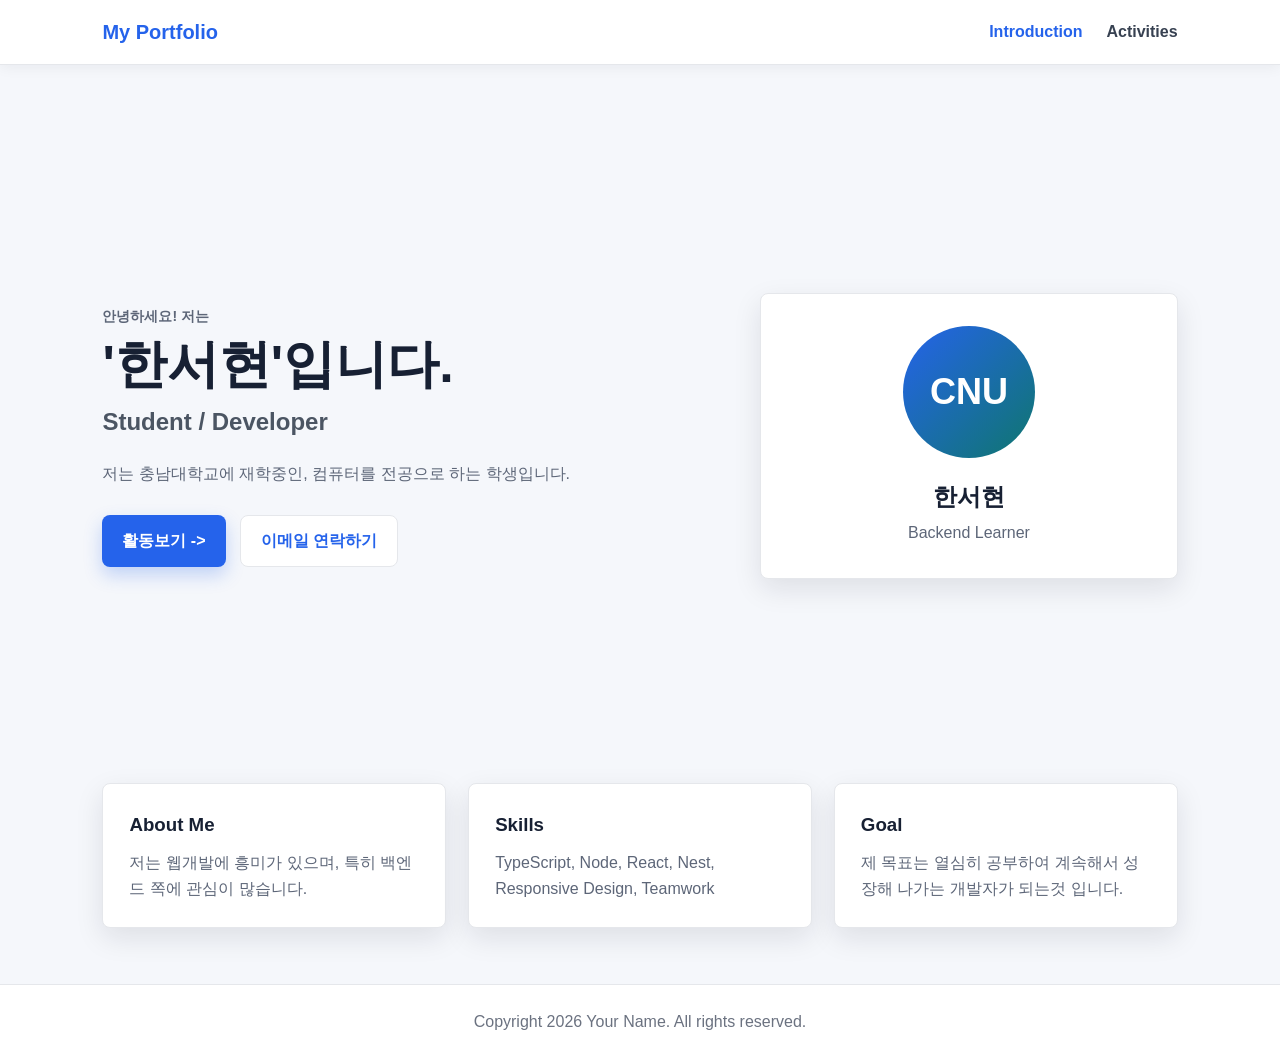
==== index.html @ 7114eb5a "Translate content to Korean and update profile details Updated personal information and descriptions" ====
<!DOCTYPE html>
<html lang="en">
<head>
  <meta charset="UTF-8" />
  <meta name="viewport" content="width=device-width, initial-scale=1.0" />
  <title>My Portfolio | Introduction</title>
  <link rel="stylesheet" href="style.css" />
</head>
<body>
  <header class="navbar">
    <a class="logo" href="index.html">My Portfolio</a>

    <nav class="nav-links" id="navLinks" aria-label="Main navigation">
      <a href="index.html" class="active">Introduction</a>
      <a href="activities.html">Activities</a>
    </nav>

    <button class="menu-btn" id="menuBtn" type="button" aria-label="Open menu">
      <span></span>
      <span></span>
      <span></span>
    </button>
  </header>

  <main class="container">
    <section class="hero">
      <div class="hero-text">
        <p class="eyebrow">안녕하세요! 저는</p>
        <h1>'한서현'입니다.</h1>
        <h2>Student / Developer</h2>
        <p>
          저는 충남대학교에 재학중인, 컴퓨터를 전공으로 하는 학생입니다.
        </p>

        <div class="hero-actions">
          <a href="activities.html" class="btn primary">활동보기 -></a>
          <a href="mailto:gkstjgus0028@gmail.com" class="btn secondary">이메일 연락하기</a>
        </div>
      </div>

      <aside class="profile-card" aria-label="Profile summary">
        <div class="avatar">CNU</div>
        <h3>한서현</h3>
        <p>Backend Learner</p>
      </aside>
    </section>

    <section class="info-grid" aria-label="Personal information">
      <article class="card">
        <h3>About Me</h3>
        <p>
          저는 웹개발에 흥미가 있으며, 특히 백엔드 쪽에 관심이 많습니다.
        </p>
      </article>

      <article class="card">
        <h3>Skills</h3>
        <p>TypeScript, Node, React, Nest, Responsive Design, Teamwork</p>
      </article>

      <article class="card">
        <h3>Goal</h3>
        <p>
          제 목표는 열심히 공부하여 계속해서 성장해 나가는 개발자가 되는것 입니다.
        </p>
      </article>
    </section>
  </main>

  <footer>
    <p>Copyright 2026 Your Name. All rights reserved.</p>
  </footer>

  <script src="script.js"></script>
</body>
</html>
---- style.css ----
:root {
  --bg: #f5f7fb;
  --surface: #ffffff;
  --text: #172033;
  --muted: #5d6678;
  --primary: #2563eb;
  --primary-dark: #1d4ed8;
  --accent: #0f766e;
  --border: #e5e7eb;
  --shadow: 0 10px 28px rgba(15, 23, 42, 0.1);
}

* {
  box-sizing: border-box;
  margin: 0;
  padding: 0;
}

body {
  min-height: 100vh;
  font-family: Arial, Helvetica, sans-serif;
  line-height: 1.6;
  color: var(--text);
  background: var(--bg);
}

a {
  color: inherit;
}

.navbar {
  position: sticky;
  top: 0;
  z-index: 10;
  display: flex;
  align-items: center;
  justify-content: space-between;
  padding: 16px 8%;
  background: rgba(255, 255, 255, 0.92);
  border-bottom: 1px solid var(--border);
  box-shadow: 0 2px 14px rgba(15, 23, 42, 0.06);
  backdrop-filter: blur(14px);
}

.logo {
  font-size: 20px;
  font-weight: 800;
  color: var(--primary);
  text-decoration: none;
}

.nav-links {
  display: flex;
  gap: 24px;
  align-items: center;
}

.nav-links a {
  color: #374151;
  font-weight: 700;
  text-decoration: none;
  transition: color 0.2s ease;
}

.nav-links a.active,
.nav-links a:hover {
  color: var(--primary);
}

.menu-btn {
  display: none;
  width: 42px;
  height: 42px;
  border: 0;
  border-radius: 8px;
  background: var(--primary);
  cursor: pointer;
}

.menu-btn span {
  display: block;
  width: 20px;
  height: 2px;
  margin: 5px auto;
  background: #ffffff;
}

.container {
  width: 84%;
  max-width: 1100px;
  margin: 0 auto;
  padding: 56px 0;
}

.hero {
  display: grid;
  grid-template-columns: minmax(0, 1.5fr) minmax(260px, 1fr);
  gap: 32px;
  align-items: center;
  min-height: 70vh;
}

.eyebrow {
  margin-bottom: 8px;
  color: var(--primary);
  font-size: 14px;
  font-weight: 800;
  letter-spacing: 0;
  text-transform: uppercase;
}

.hero h1 {
  margin-bottom: 10px;
  font-size: 52px;
  line-height: 1.1;
}

.hero h2 {
  margin-bottom: 20px;
  color: #4b5563;
  font-size: 24px;
}

.hero p,
.page-title p,
.card p,
.activity-card p,
.profile-card p {
  color: var(--muted);
}

.hero-actions {
  display: flex;
  flex-wrap: wrap;
  gap: 14px;
  margin-top: 28px;
}

.btn {
  display: inline-flex;
  align-items: center;
  justify-content: center;
  min-height: 46px;
  padding: 12px 20px;
  border-radius: 8px;
  font-weight: 800;
  text-decoration: none;
  transition: transform 0.2s ease, box-shadow 0.2s ease;
}

.btn.primary {
  color: #ffffff;
  background: var(--primary);
  box-shadow: 0 8px 18px rgba(37, 99, 235, 0.25);
}

.btn.secondary {
  color: var(--primary);
  background: var(--surface);
  border: 1px solid var(--border);
}

.btn:hover {
  transform: translateY(-2px);
}

.profile-card,
.card,
.activity-card {
  background: var(--surface);
  border: 1px solid var(--border);
  border-radius: 8px;
  box-shadow: var(--shadow);
}

.profile-card {
  padding: 32px;
  text-align: center;
}

.avatar {
  display: flex;
  align-items: center;
  justify-content: center;
  width: 132px;
  height: 132px;
  margin: 0 auto 20px;
  border-radius: 50%;
  color: #ffffff;
  background: linear-gradient(135deg, var(--primary), var(--accent));
  font-size: 36px;
  font-weight: 900;
}

.profile-card h3 {
  margin-bottom: 4px;
  font-size: 24px;
}

.info-grid {
  display: grid;
  grid-template-columns: repeat(3, 1fr);
  gap: 22px;
  margin-top: 32px;
}

.card {
  padding: 26px;
}

.card h3,
.activity-card h2 {
  margin-bottom: 10px;
}

.page-title {
  margin-bottom: 32px;
}

.page-title h1 {
  margin-bottom: 8px;
  font-size: 42px;
  line-height: 1.15;
}

.activity-list {
  display: grid;
  gap: 20px;
}

.activity-card {
  padding: 26px;
  border-left: 5px solid var(--primary);
}

.tag {
  display: inline-block;
  margin-bottom: 12px;
  padding: 5px 10px;
  border-radius: 999px;
  color: var(--primary-dark);
  background: #dbeafe;
  font-size: 13px;
  font-weight: 800;
}

footer {
  padding: 24px;
  color: #6b7280;
  text-align: center;
  background: var(--surface);
  border-top: 1px solid var(--border);
}

@media (max-width: 768px) {
  .navbar {
    padding: 14px 5%;
  }

  .menu-btn {
    display: block;
  }

  .nav-links {
    position: absolute;
    top: 64px;
    right: 5%;
    display: none;
    flex-direction: column;
    align-items: flex-start;
    width: min(220px, 90vw);
    padding: 16px;
    background: var(--surface);
    border: 1px solid var(--border);
    border-radius: 8px;
    box-shadow: var(--shadow);
  }

  .nav-links.show {
    display: flex;
  }

  .container {
    width: 90%;
    padding: 40px 0;
  }

  .hero {
    grid-template-columns: 1fr;
    min-height: auto;
  }

  .hero h1 {
    font-size: 40px;
  }

  .hero h2 {
    font-size: 21px;
  }

  .info-grid {
    grid-template-columns: 1fr;
  }
}
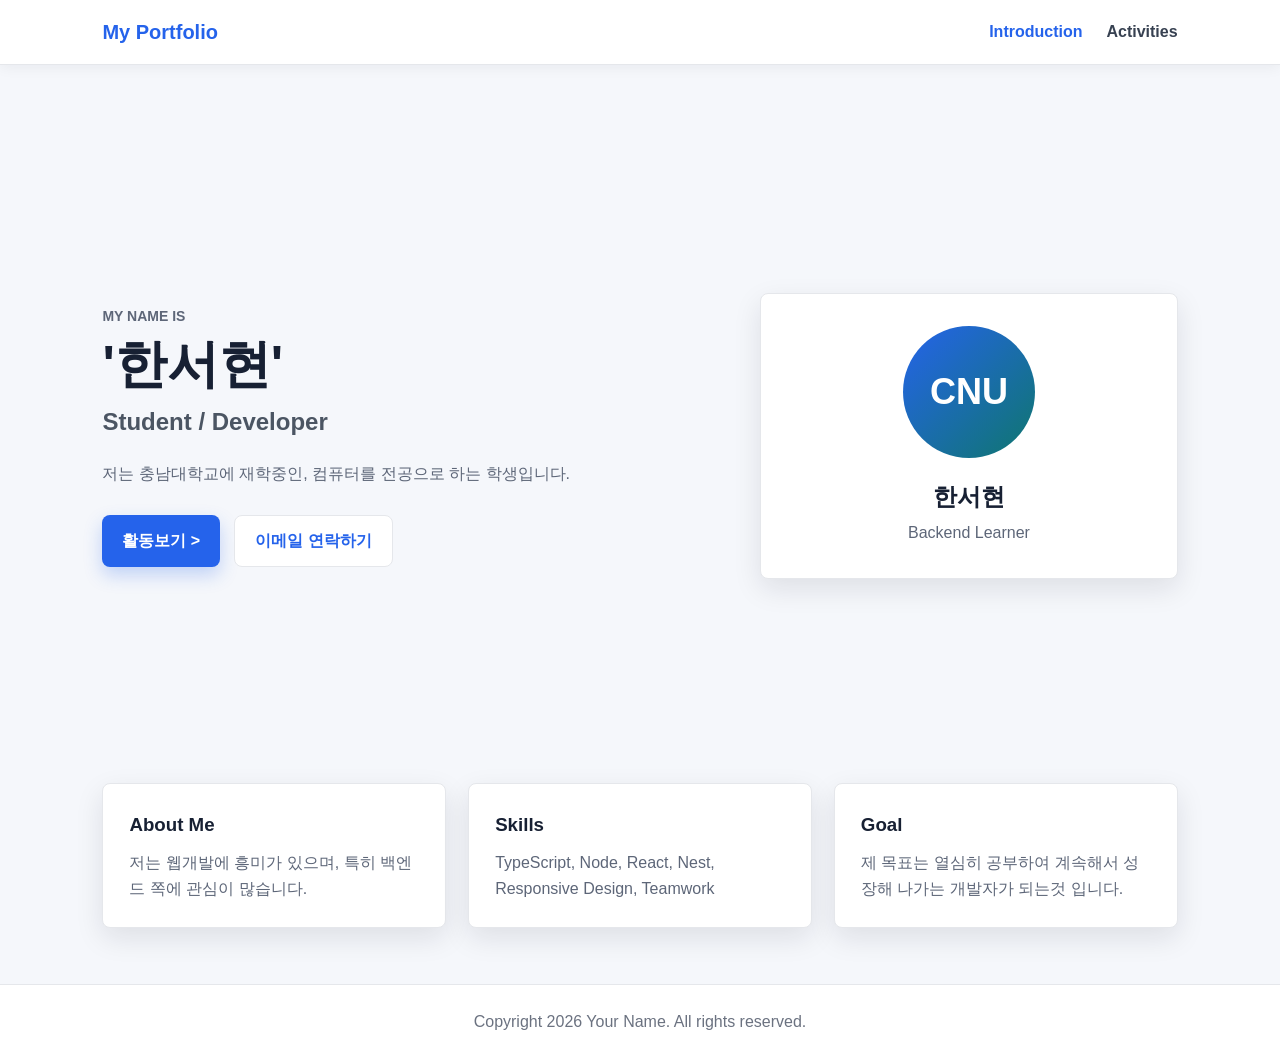
==== commit ea430059: "Update title and text in index.html" ====
--- a/index.html
+++ b/index.html
@@ -3,7 +3,7 @@
 <head>
   <meta charset="UTF-8" />
   <meta name="viewport" content="width=device-width, initial-scale=1.0" />
-  <title>My Portfolio | Introduction</title>
+  <title>Portfolio | Introduction</title>
   <link rel="stylesheet" href="style.css" />
 </head>
 <body>
@@ -25,15 +25,15 @@
   <main class="container">
     <section class="hero">
       <div class="hero-text">
-        <p class="eyebrow">안녕하세요! 저는</p>
-        <h1>'한서현'입니다.</h1>
+        <p class="eyebrow">My Name is</p>
+        <h1>'한서현'</h1>
         <h2>Student / Developer</h2>
         <p>
           저는 충남대학교에 재학중인, 컴퓨터를 전공으로 하는 학생입니다.
         </p>
 
         <div class="hero-actions">
-          <a href="activities.html" class="btn primary">활동보기 -></a>
+          <a href="activities.html" class="btn primary">활동보기 ></a>
           <a href="mailto:gkstjgus0028@gmail.com" class="btn secondary">이메일 연락하기</a>
         </div>
       </div>
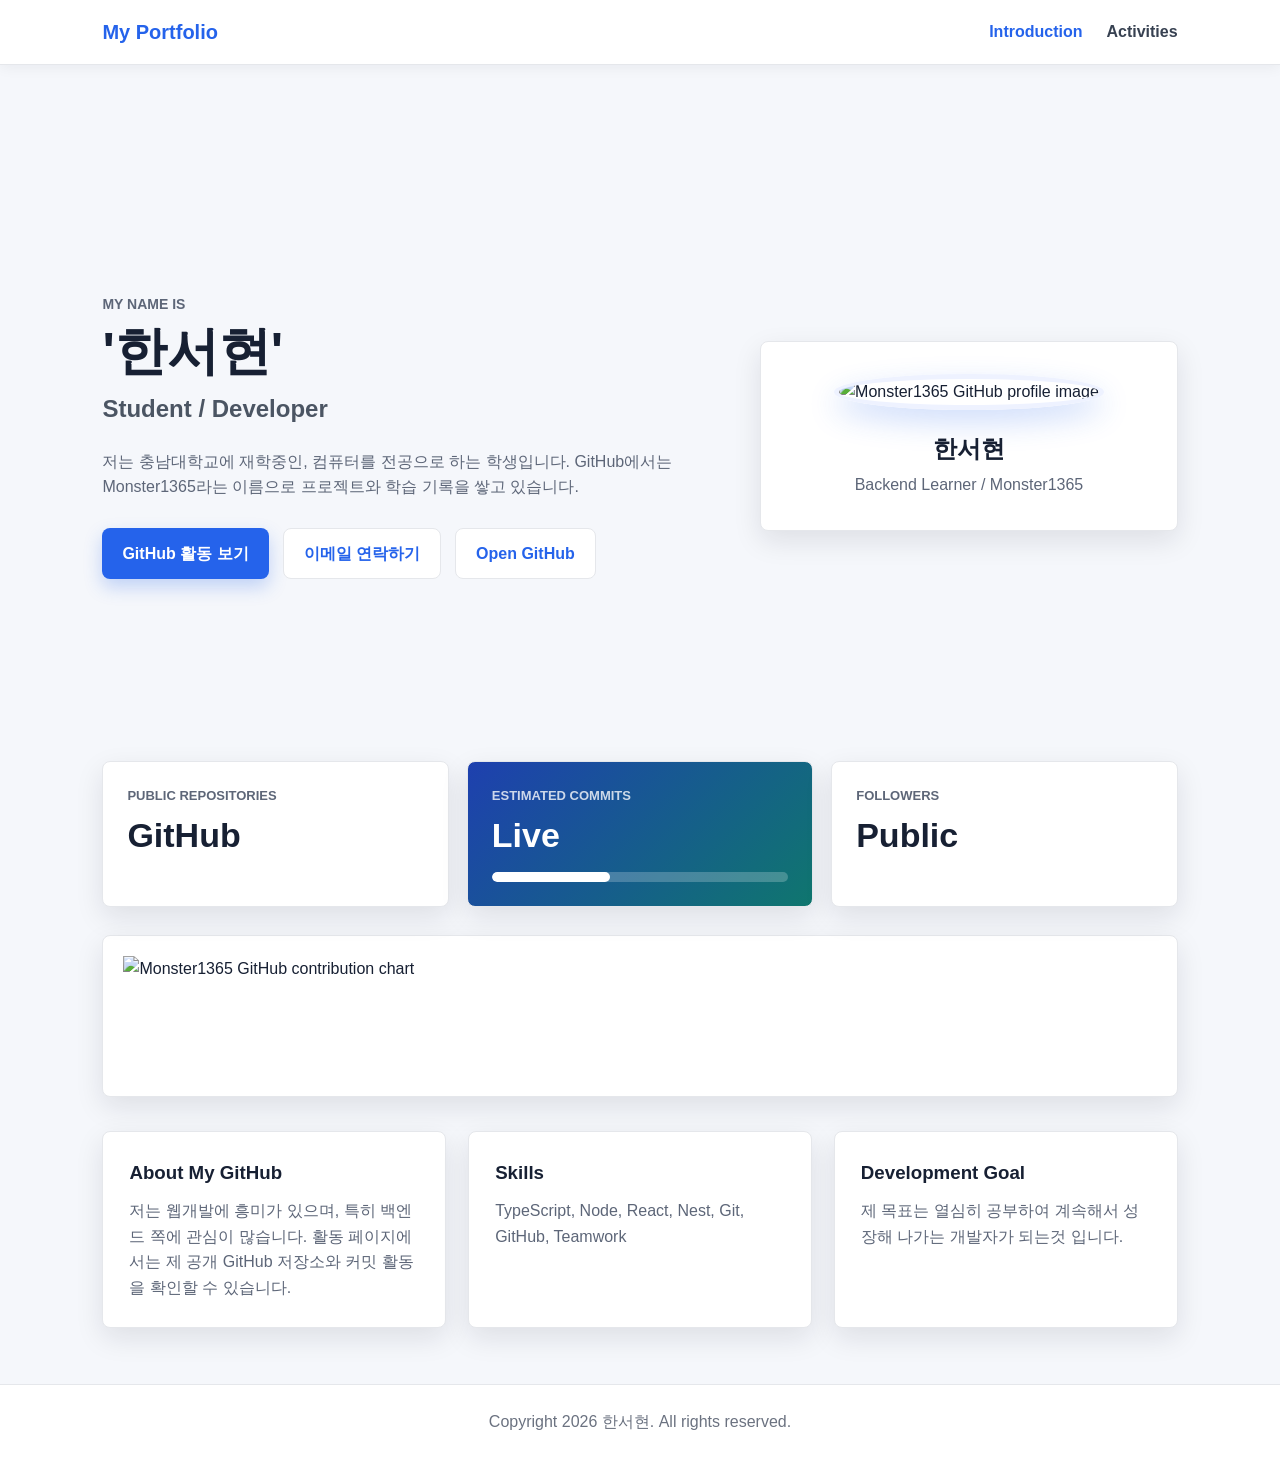
==== commit a8155144: "Update portfolio with GitHub activity" ====
--- a/index.html
+++ b/index.html
@@ -30,36 +30,63 @@
         <h2>Student / Developer</h2>
         <p>
           저는 충남대학교에 재학중인, 컴퓨터를 전공으로 하는 학생입니다.
+          GitHub에서는 Monster1365라는 이름으로 프로젝트와 학습 기록을 쌓고 있습니다.
         </p>
 
         <div class="hero-actions">
-          <a href="activities.html" class="btn primary">활동보기 ></a>
+          <a href="activities.html" class="btn primary">GitHub 활동 보기</a>
           <a href="mailto:gkstjgus0028@gmail.com" class="btn secondary">이메일 연락하기</a>
+          <a href="https://github.com/Monster1365" class="btn secondary" target="_blank" rel="noreferrer">Open GitHub</a>
         </div>
       </div>
 
       <aside class="profile-card" aria-label="Profile summary">
-        <div class="avatar">CNU</div>
+        <img class="profile-photo" src="https://github.com/Monster1365.png" alt="Monster1365 GitHub profile image" />
         <h3>한서현</h3>
-        <p>Backend Learner</p>
+        <p>Backend Learner / Monster1365</p>
       </aside>
+    </section>
+
+    <section class="github-stats" aria-label="GitHub statistics">
+      <article class="stat-card">
+        <span class="stat-label">Public Repositories</span>
+        <strong id="repoCount">-</strong>
+      </article>
+
+      <article class="stat-card highlight">
+        <span class="stat-label">Estimated Commits</span>
+        <strong id="commitCount">Loading</strong>
+        <div class="commit-meter" aria-hidden="true">
+          <span id="commitMeter"></span>
+        </div>
+      </article>
+
+      <article class="stat-card">
+        <span class="stat-label">Followers</span>
+        <strong id="followerCount">-</strong>
+      </article>
+    </section>
+
+    <section class="visual-section" aria-label="GitHub contribution image">
+      <img src="https://ghchart.rshah.org/2563eb/Monster1365" alt="Monster1365 GitHub contribution chart" />
     </section>
 
     <section class="info-grid" aria-label="Personal information">
       <article class="card">
-        <h3>About Me</h3>
+        <h3>About My GitHub</h3>
         <p>
           저는 웹개발에 흥미가 있으며, 특히 백엔드 쪽에 관심이 많습니다.
+          활동 페이지에서는 제 공개 GitHub 저장소와 커밋 활동을 확인할 수 있습니다.
         </p>
       </article>
 
       <article class="card">
         <h3>Skills</h3>
-        <p>TypeScript, Node, React, Nest, Responsive Design, Teamwork</p>
+        <p>TypeScript, Node, React, Nest, Git, GitHub, Teamwork</p>
       </article>
 
       <article class="card">
-        <h3>Goal</h3>
+        <h3>Development Goal</h3>
         <p>
           제 목표는 열심히 공부하여 계속해서 성장해 나가는 개발자가 되는것 입니다.
         </p>
@@ -68,7 +95,7 @@
   </main>
 
   <footer>
-    <p>Copyright 2026 Your Name. All rights reserved.</p>
+    <p>Copyright 2026 한서현. All rights reserved.</p>
   </footer>
 
   <script src="script.js"></script>
--- a/style.css
+++ b/style.css
@@ -178,18 +178,14 @@
   text-align: center;
 }
 
-.avatar {
-  display: flex;
-  align-items: center;
-  justify-content: center;
+.profile-photo {
   width: 132px;
   height: 132px;
   margin: 0 auto 20px;
   border-radius: 50%;
-  color: #ffffff;
-  background: linear-gradient(135deg, var(--primary), var(--accent));
-  font-size: 36px;
-  font-weight: 900;
+  object-fit: cover;
+  border: 5px solid #eef2ff;
+  box-shadow: 0 12px 30px rgba(37, 99, 235, 0.22);
 }
 
 .profile-card h3 {
@@ -208,6 +204,81 @@
   padding: 26px;
 }
 
+.github-stats,
+.github-overview {
+  display: grid;
+  grid-template-columns: repeat(3, 1fr);
+  gap: 18px;
+  margin: 10px 0 28px;
+}
+
+.stat-card {
+  min-height: 138px;
+  padding: 24px;
+  overflow: hidden;
+  background: var(--surface);
+  border: 1px solid var(--border);
+  border-radius: 8px;
+  box-shadow: var(--shadow);
+}
+
+.stat-card.highlight {
+  background: linear-gradient(135deg, #1e40af, #0f766e);
+  color: #ffffff;
+}
+
+.stat-label {
+  display: block;
+  margin-bottom: 10px;
+  color: var(--muted);
+  font-size: 13px;
+  font-weight: 800;
+  text-transform: uppercase;
+}
+
+.stat-card.highlight .stat-label {
+  color: rgba(255, 255, 255, 0.78);
+}
+
+.stat-card strong {
+  display: block;
+  font-size: 34px;
+  line-height: 1.1;
+}
+
+.commit-meter {
+  height: 10px;
+  margin-top: 18px;
+  overflow: hidden;
+  background: rgba(255, 255, 255, 0.22);
+  border-radius: 999px;
+}
+
+.commit-meter span {
+  display: block;
+  width: 12%;
+  height: 100%;
+  background: #ffffff;
+  border-radius: inherit;
+  transition: width 0.5s ease;
+}
+
+.visual-section {
+  margin: 28px 0 34px;
+  padding: 20px;
+  background: var(--surface);
+  border: 1px solid var(--border);
+  border-radius: 8px;
+  box-shadow: var(--shadow);
+}
+
+.visual-section img {
+  display: block;
+  width: 100%;
+  min-height: 120px;
+  object-fit: contain;
+}
+
 .card h3,
 .activity-card h2 {
   margin-bottom: 10px;
@@ -231,6 +302,34 @@
 .activity-card {
   padding: 26px;
   border-left: 5px solid var(--primary);
+}
+
+.activity-card header {
+  display: flex;
+  flex-wrap: wrap;
+  gap: 10px;
+  align-items: center;
+  justify-content: space-between;
+  margin-bottom: 8px;
+}
+
+.activity-card a {
+  color: var(--text);
+  text-decoration: none;
+}
+
+.activity-card a:hover {
+  color: var(--primary);
+}
+
+.repo-meta {
+  display: flex;
+  flex-wrap: wrap;
+  gap: 12px;
+  margin-top: 14px;
+  color: var(--muted);
+  font-size: 14px;
+  font-weight: 700;
 }
 
 .tag {
@@ -301,4 +400,9 @@
   .info-grid {
     grid-template-columns: 1fr;
   }
-}
+
+  .github-stats,
+  .github-overview {
+    grid-template-columns: 1fr;
+  }
+}
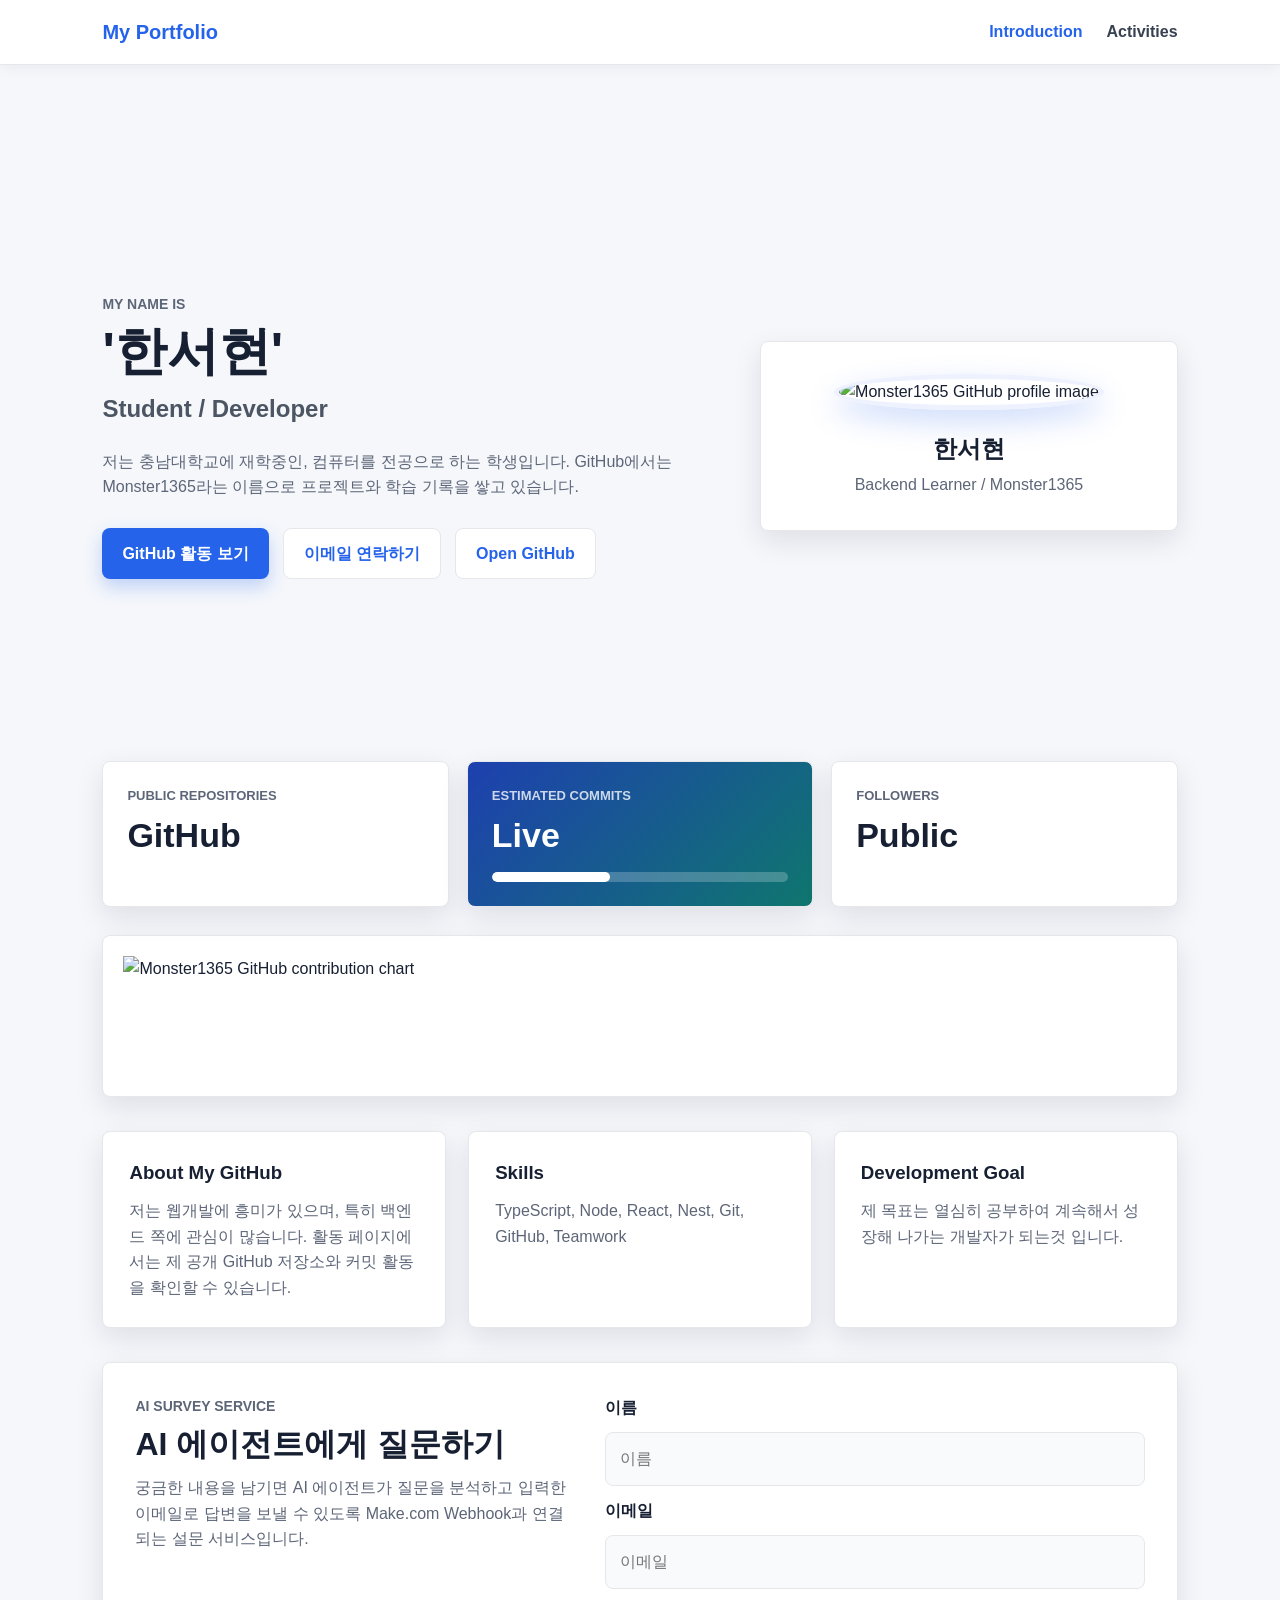
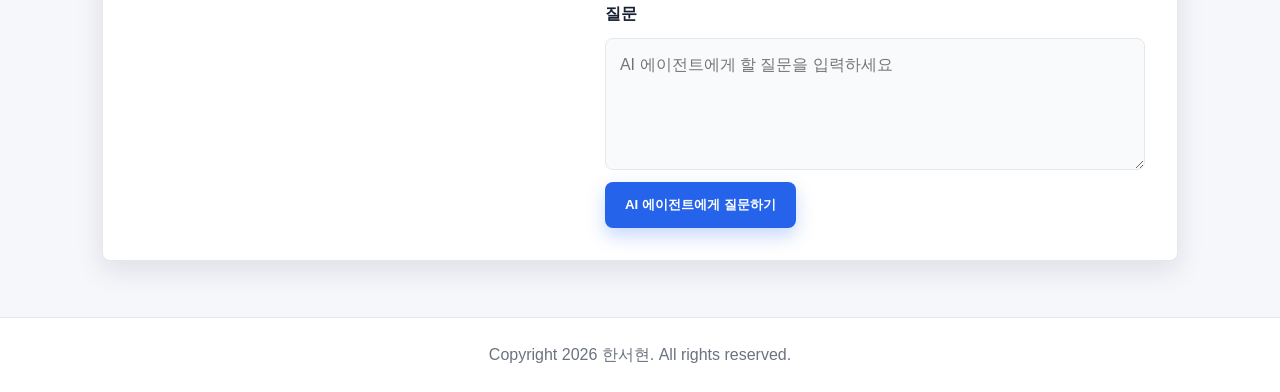
==== commit ab500865: "Add AI survey service section" ====
--- a/index.html
+++ b/index.html
@@ -92,6 +92,31 @@
         </p>
       </article>
     </section>
+
+    <section class="ai-service" aria-label="AI question service">
+      <div class="ai-service-copy">
+        <p class="eyebrow">AI Survey Service</p>
+        <h2>AI 에이전트에게 질문하기</h2>
+        <p>
+          궁금한 내용을 남기면 AI 에이전트가 질문을 분석하고 입력한 이메일로 답변을 보낼 수 있도록
+          Make.com Webhook과 연결되는 설문 서비스입니다.
+        </p>
+      </div>
+
+      <form class="ai-form" id="contactForm">
+        <label for="visitorName">이름</label>
+        <input type="text" id="visitorName" name="visitorName" placeholder="이름" required />
+
+        <label for="visitorEmail">이메일</label>
+        <input type="email" id="visitorEmail" name="visitorEmail" placeholder="이메일" required />
+
+        <label for="visitorMessage">질문</label>
+        <textarea id="visitorMessage" name="visitorMessage" placeholder="AI 에이전트에게 할 질문을 입력하세요" required></textarea>
+
+        <button class="btn primary" type="submit">AI 에이전트에게 질문하기</button>
+        <div class="form-message" id="responseMessage" role="status" aria-live="polite"></div>
+      </form>
+    </section>
   </main>
 
   <footer>
--- a/style.css
+++ b/style.css
@@ -282,6 +282,94 @@
 .card h3,
 .activity-card h2 {
   margin-bottom: 10px;
+}
+
+.ai-service {
+  display: grid;
+  grid-template-columns: minmax(0, 0.9fr) minmax(280px, 1.1fr);
+  gap: 28px;
+  align-items: start;
+  margin-top: 34px;
+  padding: 32px;
+  background: var(--surface);
+  border: 1px solid var(--border);
+  border-radius: 8px;
+  box-shadow: var(--shadow);
+}
+
+.ai-service h2 {
+  margin-bottom: 12px;
+  font-size: 32px;
+  line-height: 1.2;
+}
+
+.ai-service-copy p {
+  color: var(--muted);
+}
+
+.ai-form {
+  display: grid;
+  gap: 12px;
+}
+
+.ai-form label {
+  color: var(--text);
+  font-weight: 800;
+}
+
+.ai-form input,
+.ai-form textarea {
+  width: 100%;
+  padding: 13px 14px;
+  color: var(--text);
+  font: inherit;
+  background: #f8fafc;
+  border: 1px solid var(--border);
+  border-radius: 8px;
+  outline: none;
+  transition: border-color 0.2s ease, box-shadow 0.2s ease;
+}
+
+.ai-form textarea {
+  min-height: 132px;
+  resize: vertical;
+}
+
+.ai-form input:focus,
+.ai-form textarea:focus {
+  border-color: var(--primary);
+  box-shadow: 0 0 0 4px rgba(37, 99, 235, 0.12);
+}
+
+.ai-form button {
+  width: fit-content;
+  border: 0;
+  cursor: pointer;
+}
+
+.form-message {
+  display: none;
+  padding: 12px 14px;
+  border-radius: 8px;
+  font-weight: 800;
+}
+
+.form-message.info {
+  display: block;
+  color: #1d4ed8;
+  background: #dbeafe;
+}
+
+.form-message.success {
+  display: block;
+  color: #047857;
+  background: #d1fae5;
+}
+
+.form-message.error {
+  display: block;
+  color: #b91c1c;
+  background: #fee2e2;
 }
 
 .page-title {
@@ -405,4 +493,17 @@
   .github-overview {
     grid-template-columns: 1fr;
   }
-}
+
+  .ai-service {
+    grid-template-columns: 1fr;
+    padding: 24px;
+  }
+
+  .ai-service h2 {
+    font-size: 26px;
+  }
+
+  .ai-form button {
+    width: 100%;
+  }
+}
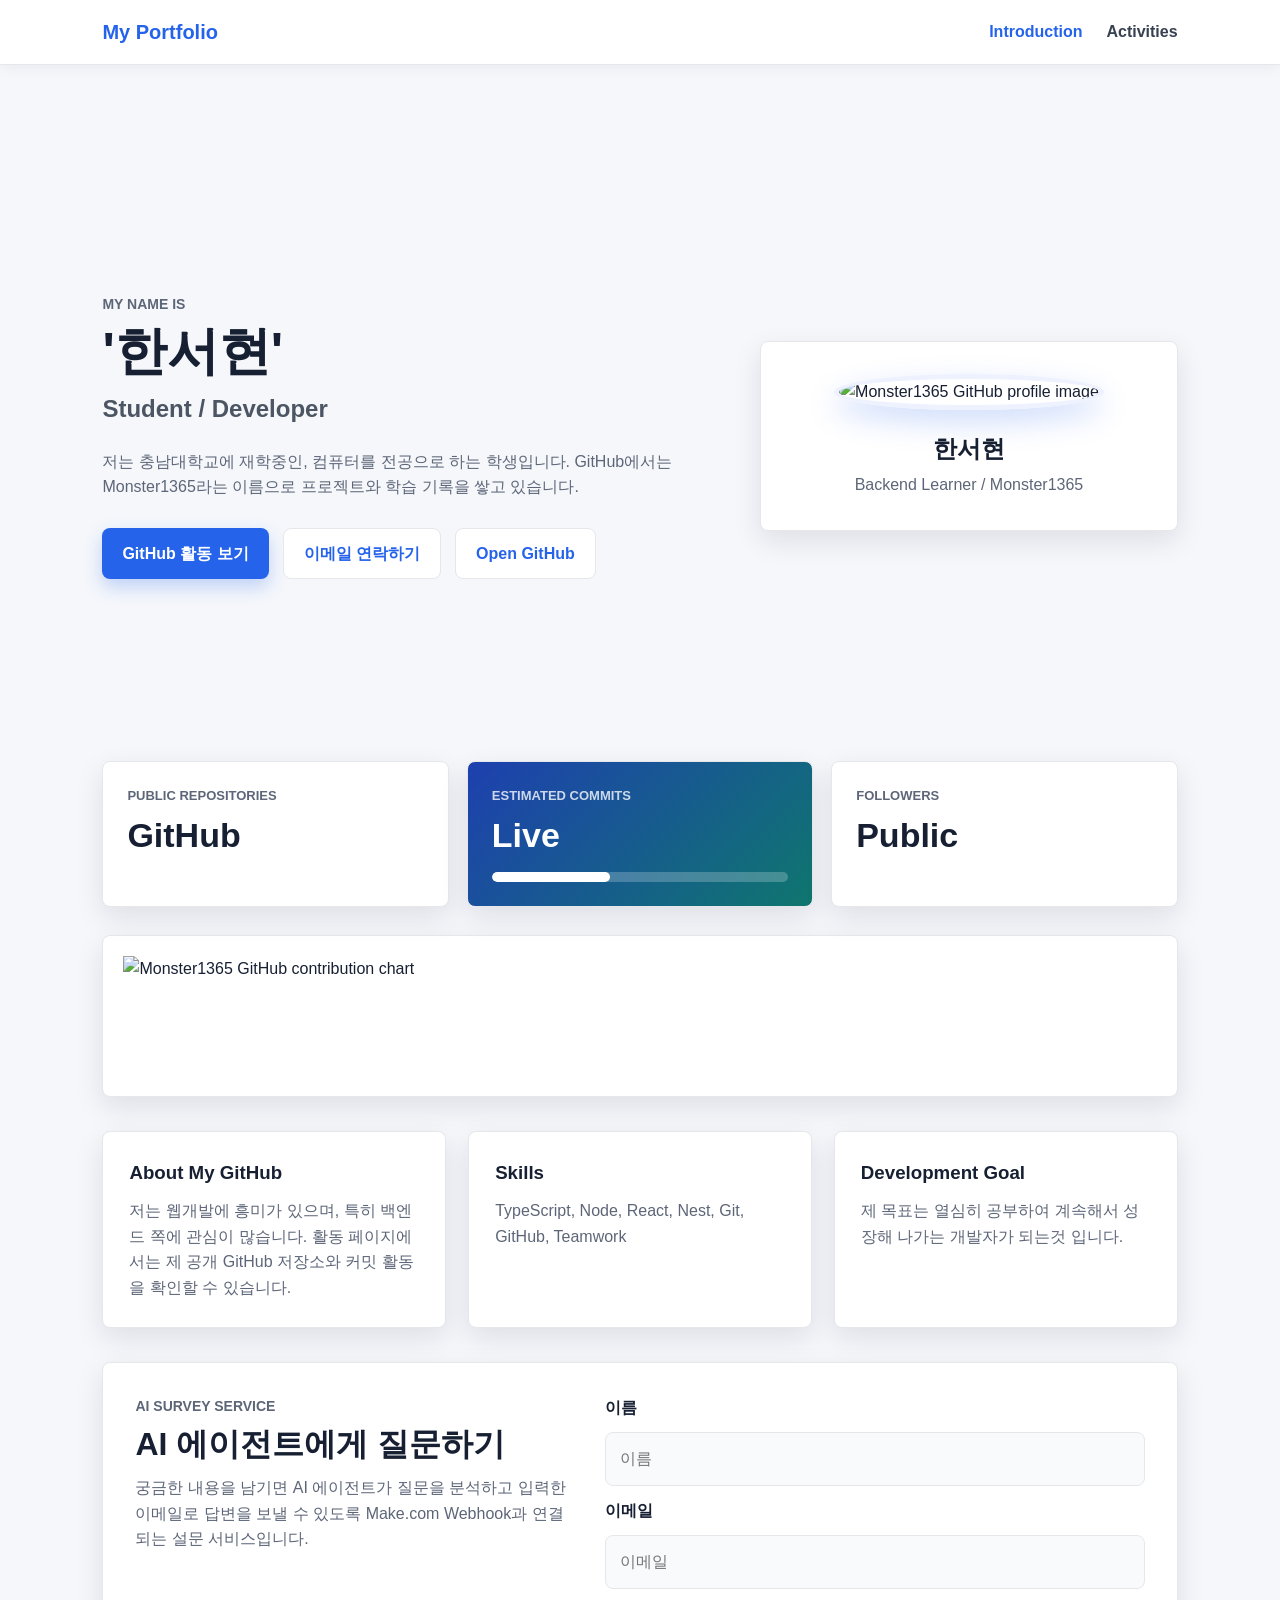
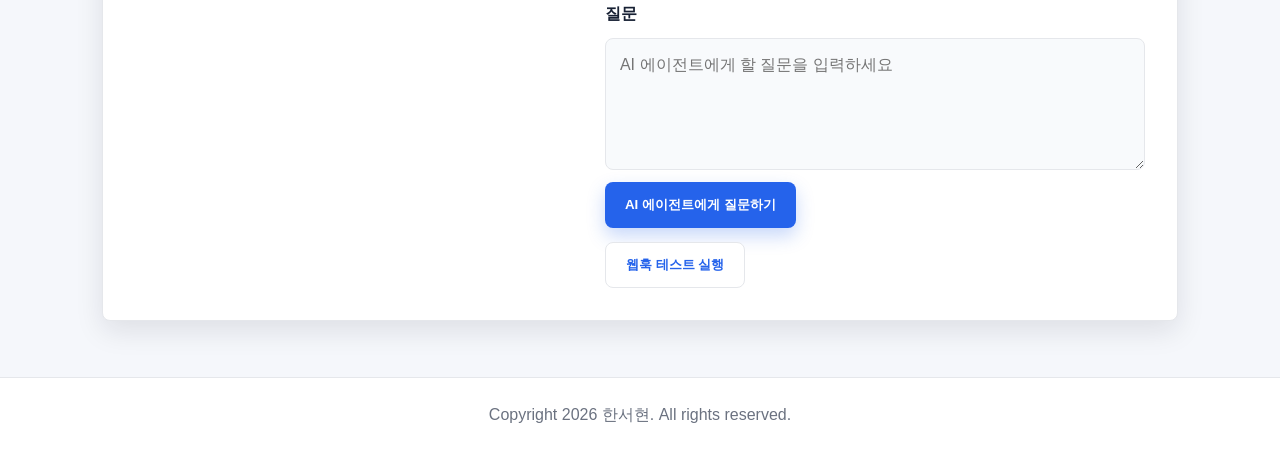
==== commit 403d338a: "Add Make webhook trigger button" ====
--- a/index.html
+++ b/index.html
@@ -114,6 +114,7 @@
         <textarea id="visitorMessage" name="visitorMessage" placeholder="AI 에이전트에게 할 질문을 입력하세요" required></textarea>
 
         <button class="btn primary" type="submit">AI 에이전트에게 질문하기</button>
+        <button class="btn secondary webhook-button" id="webhookButton" type="button">웹훅 테스트 실행</button>
         <div class="form-message" id="responseMessage" role="status" aria-live="polite"></div>
       </form>
     </section>
--- a/style.css
+++ b/style.css
@@ -345,6 +345,10 @@
   width: fit-content;
   border: 0;
   cursor: pointer;
+}
+
+.webhook-button {
+  margin-top: 2px;
 }
 
 .form-message {
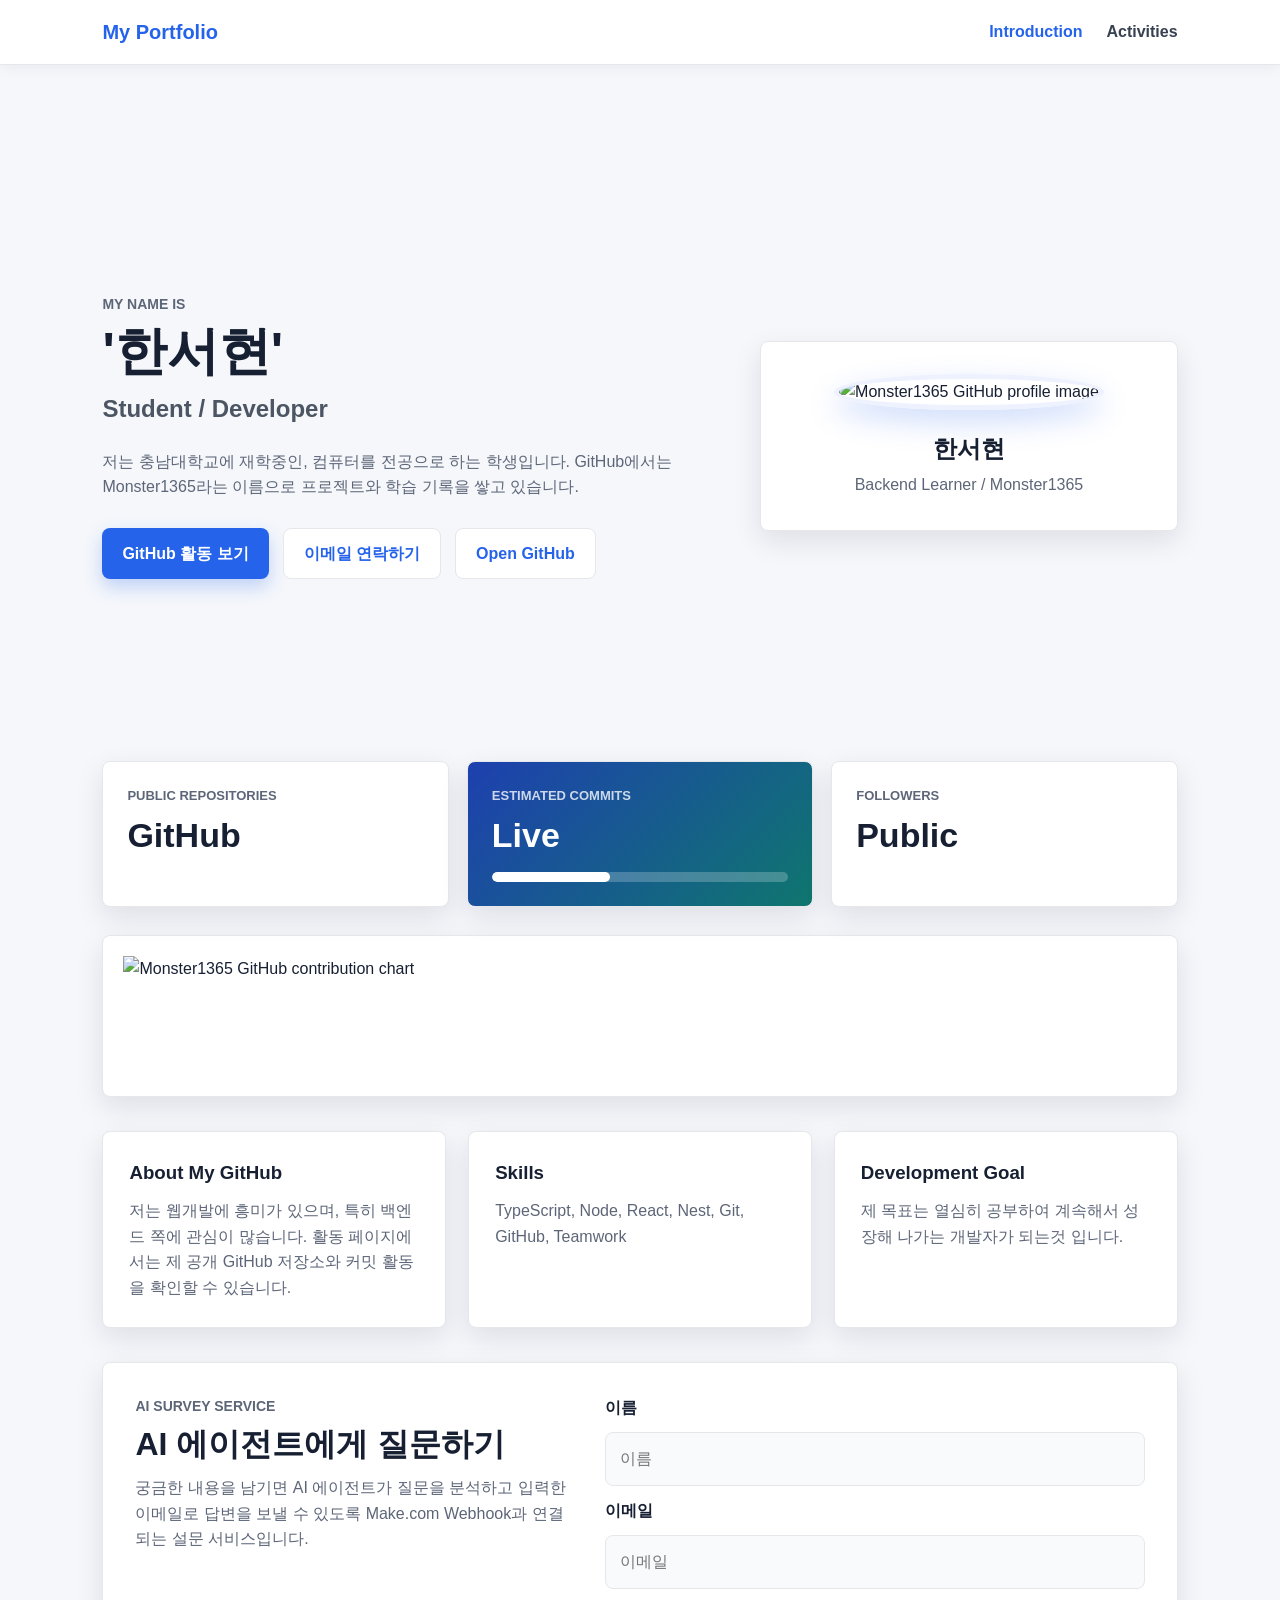
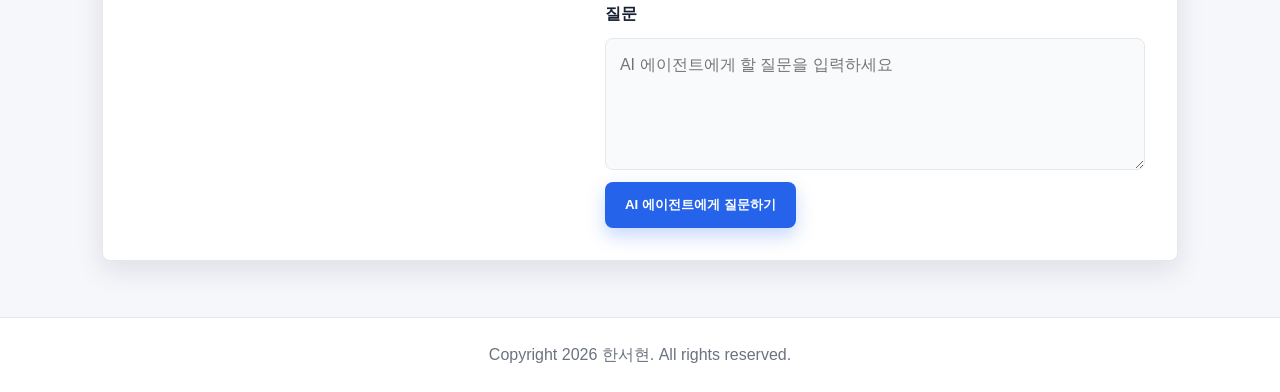
==== commit c9c982bc: "Connect AI form to Make webhook" ====
--- a/index.html
+++ b/index.html
@@ -114,7 +114,6 @@
         <textarea id="visitorMessage" name="visitorMessage" placeholder="AI 에이전트에게 할 질문을 입력하세요" required></textarea>
 
         <button class="btn primary" type="submit">AI 에이전트에게 질문하기</button>
-        <button class="btn secondary webhook-button" id="webhookButton" type="button">웹훅 테스트 실행</button>
         <div class="form-message" id="responseMessage" role="status" aria-live="polite"></div>
       </form>
     </section>
--- a/style.css
+++ b/style.css
@@ -345,10 +345,6 @@
   width: fit-content;
   border: 0;
   cursor: pointer;
-}
-
-.webhook-button {
-  margin-top: 2px;
 }
 
 .form-message {
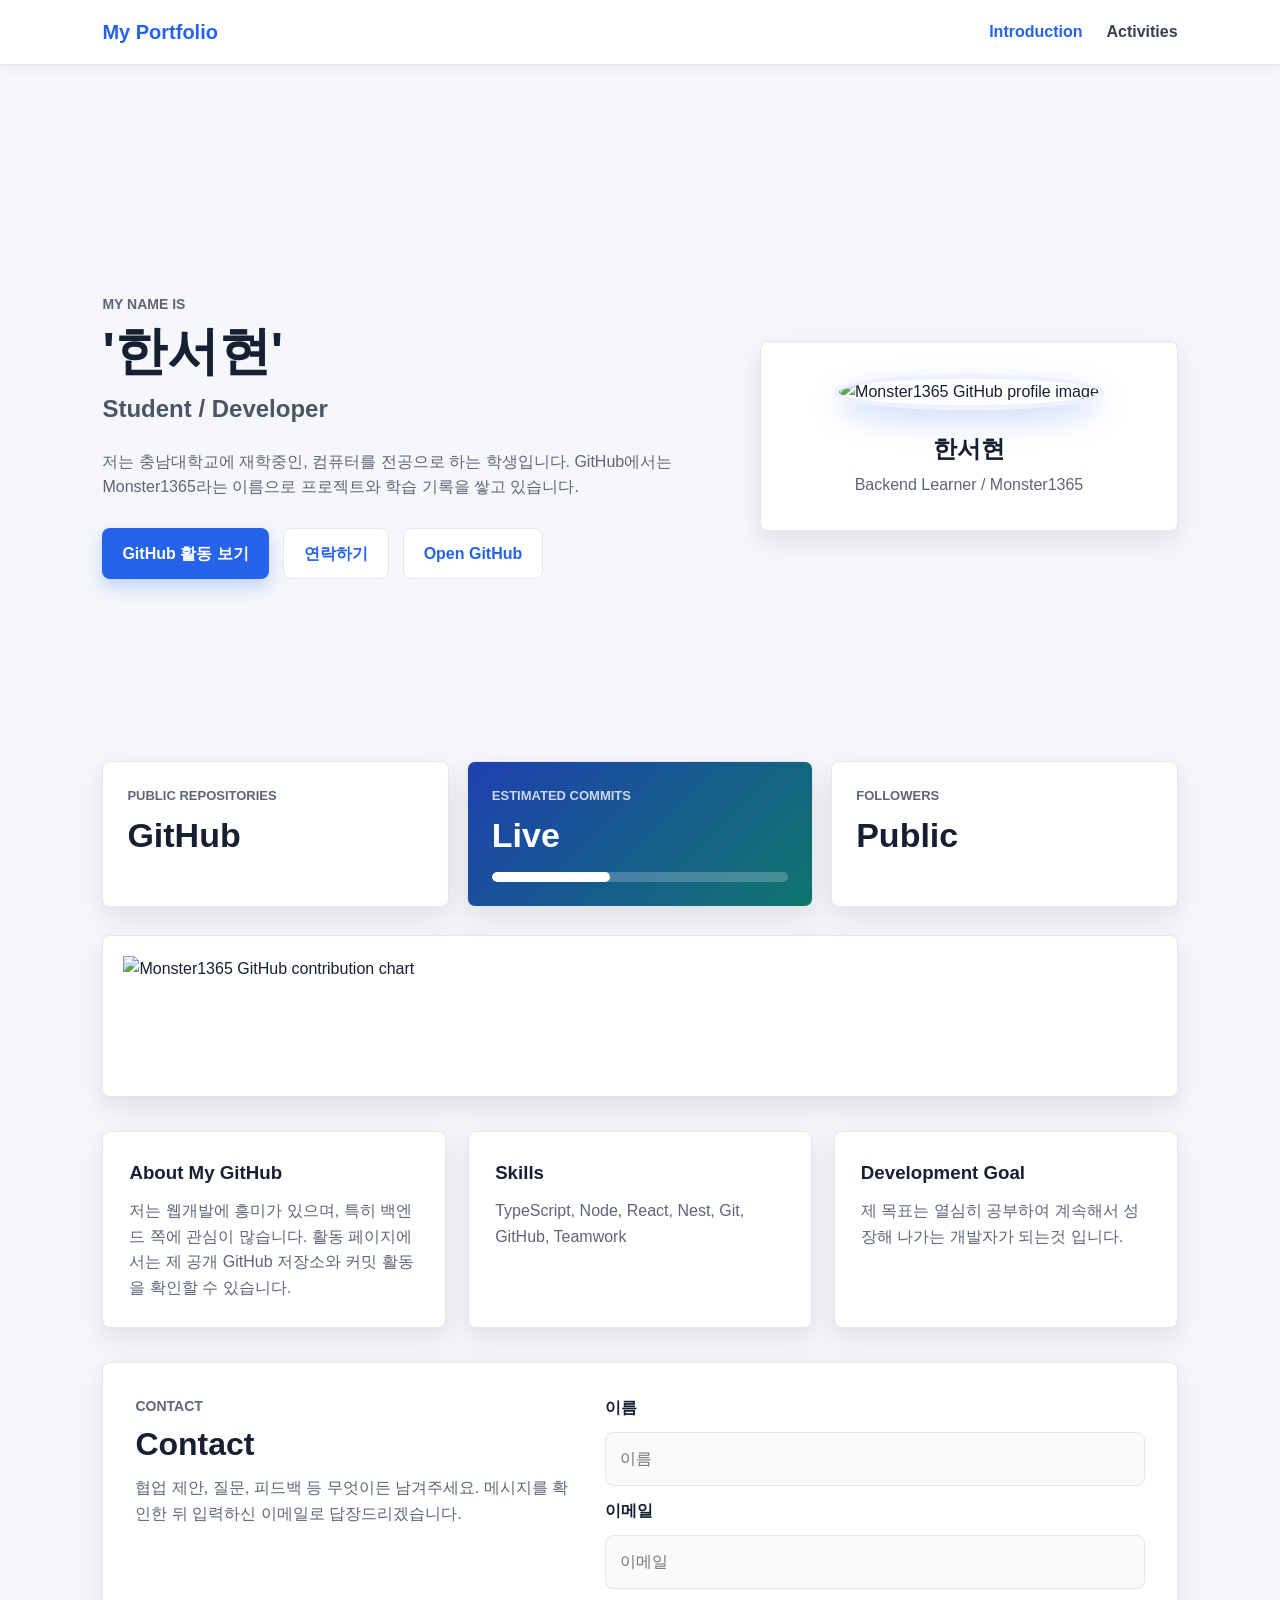
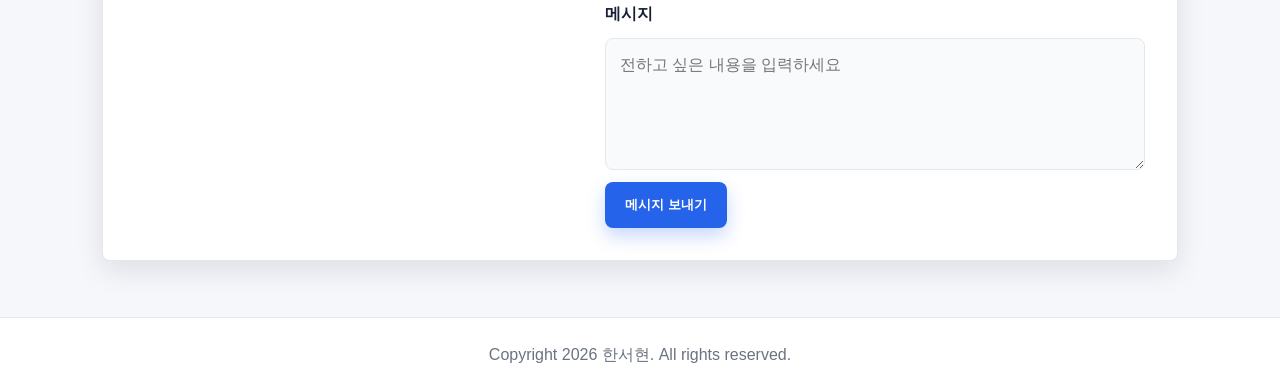
==== commit c208b6e4: "Replace AI question form with Resend contact form Add a Vercel serverless function (api/contact.js) " ====
--- a/index.html
+++ b/index.html
@@ -35,7 +35,7 @@
 
         <div class="hero-actions">
           <a href="activities.html" class="btn primary">GitHub 활동 보기</a>
-          <a href="mailto:gkstjgus0028@gmail.com" class="btn secondary">이메일 연락하기</a>
+          <a href="#contact" class="btn secondary">연락하기</a>
           <a href="https://github.com/Monster1365" class="btn secondary" target="_blank" rel="noreferrer">Open GitHub</a>
         </div>
       </div>
@@ -93,27 +93,29 @@
       </article>
     </section>
 
-    <section class="ai-service" aria-label="AI question service">
+    <section class="ai-service" id="contact" aria-label="Contact">
       <div class="ai-service-copy">
-        <p class="eyebrow">AI Survey Service</p>
-        <h2>AI 에이전트에게 질문하기</h2>
+        <p class="eyebrow">Contact</p>
+        <h2>Contact</h2>
         <p>
-          궁금한 내용을 남기면 AI 에이전트가 질문을 분석하고 입력한 이메일로 답변을 보낼 수 있도록
-          Make.com Webhook과 연결되는 설문 서비스입니다.
+          협업 제안, 질문, 피드백 등 무엇이든 남겨주세요.
+          메시지를 확인한 뒤 입력하신 이메일로 답장드리겠습니다.
         </p>
       </div>
 
       <form class="ai-form" id="contactForm">
         <label for="visitorName">이름</label>
-        <input type="text" id="visitorName" name="visitorName" placeholder="이름" required />
+        <input type="text" id="visitorName" name="visitorName" placeholder="이름" maxlength="100" required />
 
         <label for="visitorEmail">이메일</label>
-        <input type="email" id="visitorEmail" name="visitorEmail" placeholder="이메일" required />
+        <input type="email" id="visitorEmail" name="visitorEmail" placeholder="이메일" maxlength="254" required />
 
-        <label for="visitorMessage">질문</label>
-        <textarea id="visitorMessage" name="visitorMessage" placeholder="AI 에이전트에게 할 질문을 입력하세요" required></textarea>
+        <label for="visitorMessage">메시지</label>
+        <textarea id="visitorMessage" name="visitorMessage" placeholder="전하고 싶은 내용을 입력하세요" maxlength="5000" required></textarea>
 
-        <button class="btn primary" type="submit">AI 에이전트에게 질문하기</button>
+        <input type="text" name="website" id="website" tabindex="-1" autocomplete="off" aria-hidden="true" style="position:absolute;left:-9999px;" />
+
+        <button class="btn primary" type="submit">메시지 보내기</button>
         <div class="form-message" id="responseMessage" role="status" aria-live="polite"></div>
       </form>
     </section>
